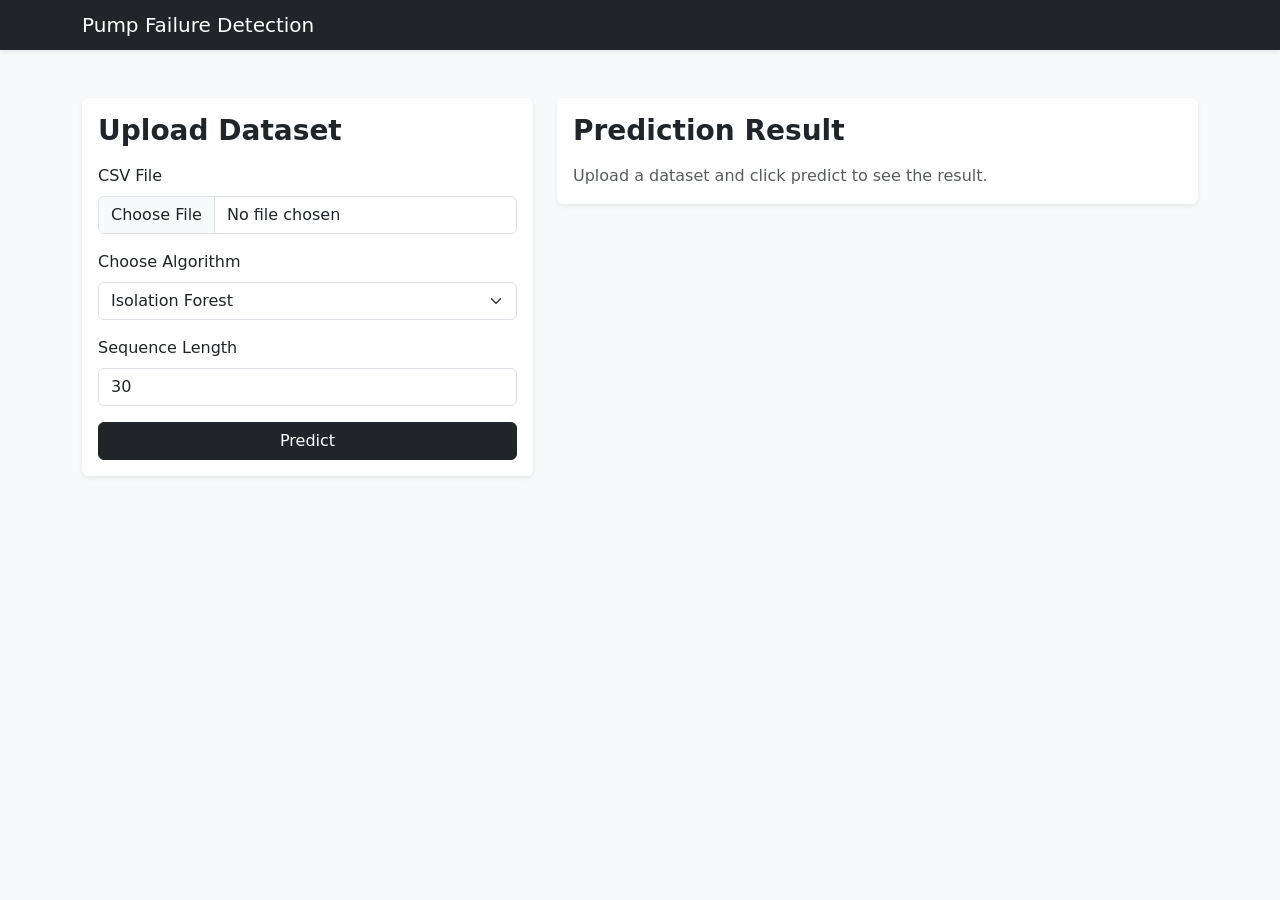
==== Frontend/index.html @ 825311ee "Add Isolation Forest notebook, frontend, and update README" ====
<!DOCTYPE html>
<html lang="en">
<head>
  <meta charset="UTF-8" />
  <meta name="viewport" content="width=device-width, initial-scale=1.0" />
  <title>Pump Failure Detection</title>
  <link
    href="https://cdn.jsdelivr.net/npm/bootstrap@5.3.3/dist/css/bootstrap.min.css"
    rel="stylesheet"
  />
  <link rel="stylesheet" href="style.css" />
</head>
<body class="bg-light">

  <nav class="navbar navbar-dark bg-dark shadow-sm">
    <div class="container">
      <span class="navbar-brand mb-0 h1">Pump Failure Detection</span>
    </div>
  </nav>

  <div class="container py-5">
    <div class="row g-4">
      
      <div class="col-lg-5">
        <div class="card shadow-sm border-0">
          <div class="card-body">
            <h3 class="card-title mb-3">Upload Dataset</h3>

            <div class="mb-3">
              <label for="datasetFile" class="form-label">CSV File</label>
              <input class="form-control" type="file" id="datasetFile" accept=".csv" />
            </div>

            <div class="mb-3">
              <label for="algorithm" class="form-label">Choose Algorithm</label>
              <select class="form-select" id="algorithm">
                <option value="if">Isolation Forest</option>
                <option value="ecod">ECOD</option>
                <option value="transformer">Anomaly Transformer</option>
              </select>
            </div>

            <div class="mb-3">
              <label for="sequenceLength" class="form-label">Sequence Length</label>
              <input type="number" class="form-control" id="sequenceLength" value="30" min="1" />
            </div>

            <button class="btn btn-dark w-100" id="predictBtn">Predict</button>
          </div>
        </div>
      </div>

      <div class="col-lg-7">
        <div class="card shadow-sm border-0">
          <div class="card-body">
            <h3 class="card-title mb-3">Prediction Result</h3>

            <div id="resultSection" class="d-none">
              <div class="alert alert-info" id="predictionText">
                Waiting for prediction...
              </div>

              <div class="row g-3 mb-3">
                <div class="col-md-4">
                  <div class="p-3 bg-light rounded border">
                    <small class="text-muted">Algorithm</small>
                    <div class="fw-bold" id="resultAlgorithm">-</div>
                  </div>
                </div>
                <div class="col-md-4">
                  <div class="p-3 bg-light rounded border">
                    <small class="text-muted">Uploaded File</small>
                    <div class="fw-bold" id="resultFile">-</div>
                  </div>
                </div>
                <div class="col-md-4">
                  <div class="p-3 bg-light rounded border">
                    <small class="text-muted">Anomaly Ratio</small>
                    <div class="fw-bold" id="resultRatio">-</div>
                  </div>
                </div>
              </div>

              <h5>Window Results</h5>
              <div class="table-responsive">
                <table class="table table-bordered table-striped">
                  <thead class="table-light">
                    <tr>
                      <th>Window</th>
                      <th>Score</th>
                      <th>Prediction</th>
                    </tr>
                  </thead>
                  <tbody id="resultsTableBody"></tbody>
                </table>
              </div>
            </div>

            <div id="emptyState" class="text-muted">
              Upload a dataset and click predict to see the result.
            </div>
          </div>
        </div>
      </div>

    </div>
  </div>

  <script src="script.js"></script>
</body>
</html>
---- Frontend/style.css ----
body {
  min-height: 100vh;
}

.card-title {
  font-weight: 600;
}

#resultsTableBody td {
  vertical-align: middle;
}
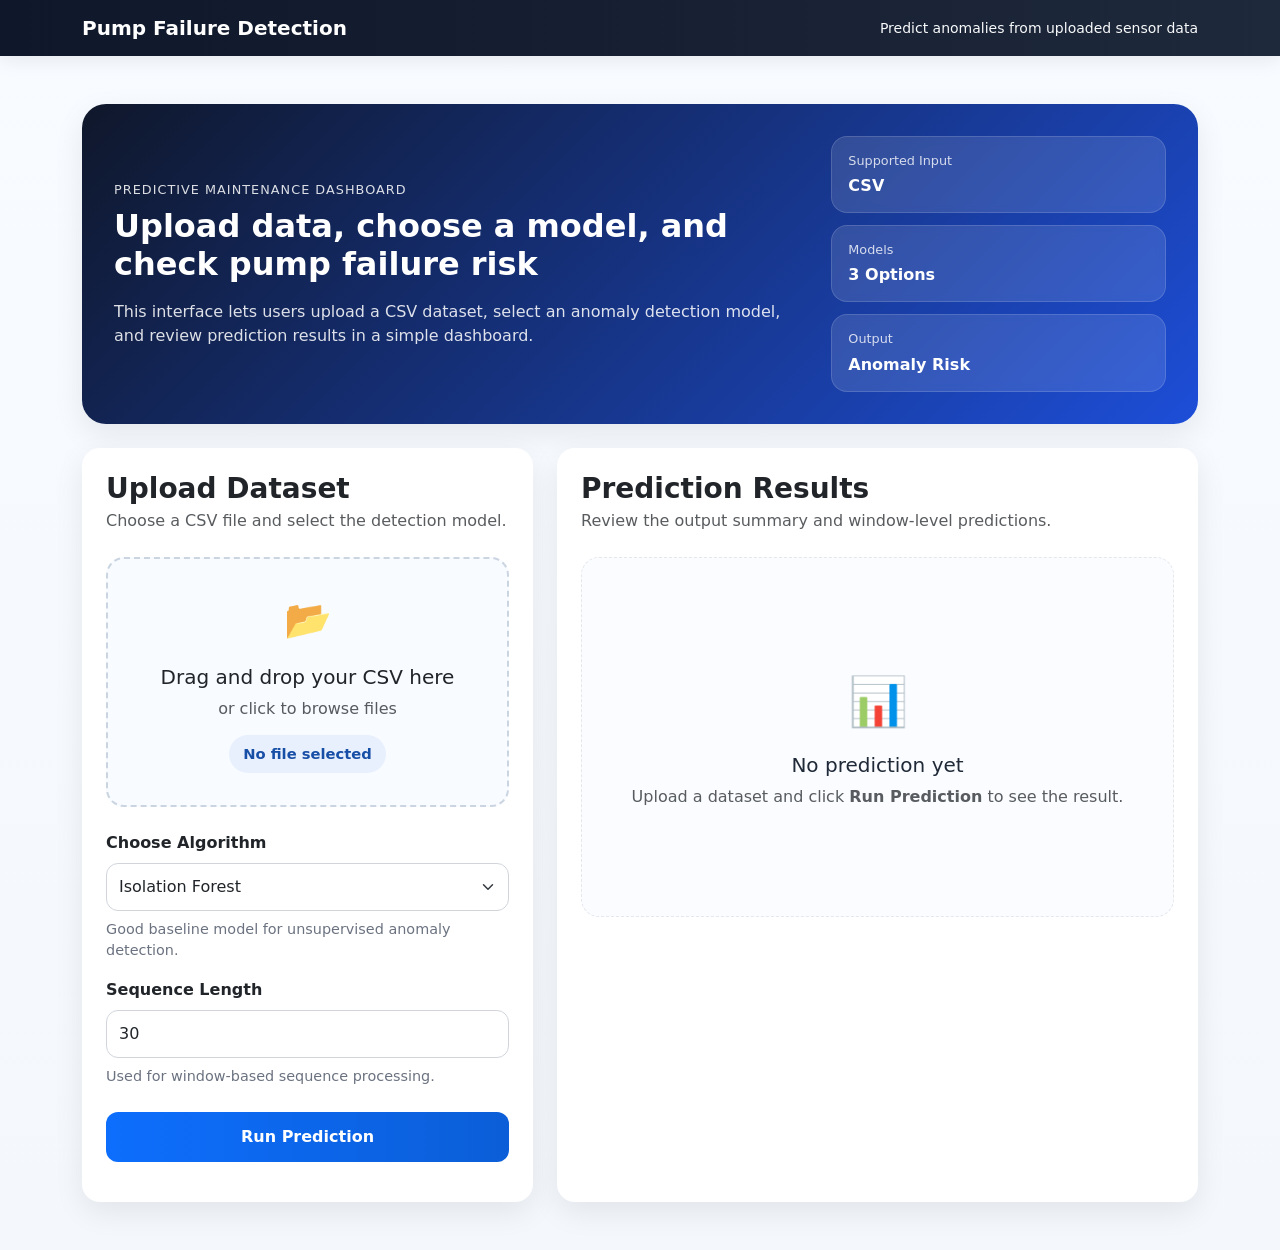
==== commit 8763cb1a: "frontend development" ====
--- a/Frontend/index.html
+++ b/Frontend/index.html
@@ -4,107 +4,198 @@
   <meta charset="UTF-8" />
   <meta name="viewport" content="width=device-width, initial-scale=1.0" />
   <title>Pump Failure Detection</title>
+
   <link
     href="https://cdn.jsdelivr.net/npm/bootstrap@5.3.3/dist/css/bootstrap.min.css"
     rel="stylesheet"
   />
+
   <link rel="stylesheet" href="style.css" />
 </head>
-<body class="bg-light">
-
-  <nav class="navbar navbar-dark bg-dark shadow-sm">
+<body>
+  <nav class="navbar navbar-expand-lg app-navbar">
     <div class="container">
-      <span class="navbar-brand mb-0 h1">Pump Failure Detection</span>
+      <a class="navbar-brand fw-bold" href="#">Pump Failure Detection</a>
+      <span class="navbar-text text-light small">
+        Predict anomalies from uploaded sensor data
+      </span>
     </div>
   </nav>
 
-  <div class="container py-5">
-    <div class="row g-4">
-      
-      <div class="col-lg-5">
-        <div class="card shadow-sm border-0">
-          <div class="card-body">
-            <h3 class="card-title mb-3">Upload Dataset</h3>
+  <main class="container py-4 py-lg-5">
+    <section class="hero-section mb-4">
+      <div class="hero-card">
+        <div class="row align-items-center g-4">
+          <div class="col-lg-8">
+            <p class="eyebrow mb-2">Predictive Maintenance Dashboard</p>
+            <h1 class="hero-title mb-3">Upload data, choose a model, and check pump failure risk</h1>
+            <p class="hero-text mb-0">
+              This interface lets users upload a CSV dataset, select an anomaly detection model,
+              and review prediction results in a simple dashboard.
+            </p>
+          </div>
+          <div class="col-lg-4">
+            <div class="hero-stats">
+              <div class="hero-stat-box">
+                <span class="stat-label">Supported Input</span>
+                <strong>CSV</strong>
+              </div>
+              <div class="hero-stat-box">
+                <span class="stat-label">Models</span>
+                <strong>3 Options</strong>
+              </div>
+              <div class="hero-stat-box">
+                <span class="stat-label">Output</span>
+                <strong>Anomaly Risk</strong>
+              </div>
+            </div>
+          </div>
+        </div>
+      </div>
+    </section>
+
+    <section class="row g-4">
+      <div class="col-xl-5">
+        <div class="card app-card h-100">
+          <div class="card-body p-4">
+            <div class="section-heading mb-4">
+              <h3 class="mb-1">Upload Dataset</h3>
+              <p class="text-muted mb-0">Choose a CSV file and select the detection model.</p>
+            </div>
+
+            <div
+              id="uploadArea"
+              class="upload-area mb-4"
+              tabindex="0"
+              role="button"
+              aria-label="Upload CSV file"
+            >
+              <input
+                class="d-none"
+                type="file"
+                id="datasetFile"
+                accept=".csv"
+              />
+              <div class="upload-icon mb-3">📂</div>
+              <h5 class="mb-2">Drag and drop your CSV here</h5>
+              <p class="text-muted mb-2">or click to browse files</p>
+              <div id="selectedFileName" class="selected-file">No file selected</div>
+            </div>
 
             <div class="mb-3">
-              <label for="datasetFile" class="form-label">CSV File</label>
-              <input class="form-control" type="file" id="datasetFile" accept=".csv" />
-            </div>
-
-            <div class="mb-3">
-              <label for="algorithm" class="form-label">Choose Algorithm</label>
-              <select class="form-select" id="algorithm">
+              <label for="algorithm" class="form-label fw-semibold">Choose Algorithm</label>
+              <select class="form-select custom-input" id="algorithm">
                 <option value="if">Isolation Forest</option>
                 <option value="ecod">ECOD</option>
                 <option value="transformer">Anomaly Transformer</option>
               </select>
-            </div>
-
-            <div class="mb-3">
-              <label for="sequenceLength" class="form-label">Sequence Length</label>
-              <input type="number" class="form-control" id="sequenceLength" value="30" min="1" />
-            </div>
-
-            <button class="btn btn-dark w-100" id="predictBtn">Predict</button>
+              <div id="algorithmHint" class="form-hint mt-2">
+                Good baseline model for unsupervised anomaly detection.
+              </div>
+            </div>
+
+            <div class="mb-4">
+              <label for="sequenceLength" class="form-label fw-semibold">Sequence Length</label>
+              <input
+                type="number"
+                class="form-control custom-input"
+                id="sequenceLength"
+                value="30"
+                min="1"
+              />
+              <div class="form-hint mt-2">
+                Used for window-based sequence processing.
+              </div>
+            </div>
+
+            <div class="d-grid">
+              <button class="btn btn-primary app-btn" id="predictBtn">
+                Run Prediction
+              </button>
+            </div>
+
+            <div class="mt-3">
+              <div id="statusMessage" class="status-message d-none"></div>
+            </div>
           </div>
         </div>
       </div>
 
-      <div class="col-lg-7">
-        <div class="card shadow-sm border-0">
-          <div class="card-body">
-            <h3 class="card-title mb-3">Prediction Result</h3>
+      <div class="col-xl-7">
+        <div class="card app-card h-100">
+          <div class="card-body p-4">
+            <div class="section-heading mb-4">
+              <h3 class="mb-1">Prediction Results</h3>
+              <p class="text-muted mb-0">Review the output summary and window-level predictions.</p>
+            </div>
+
+            <div id="emptyState" class="empty-state">
+              <div class="empty-icon mb-3">📊</div>
+              <h5>No prediction yet</h5>
+              <p class="text-muted mb-0">
+                Upload a dataset and click <strong>Run Prediction</strong> to see the result.
+              </p>
+            </div>
+
+            <div id="loadingState" class="loading-state d-none">
+              <div class="spinner-border text-primary mb-3" role="status"></div>
+              <h5>Processing dataset...</h5>
+              <p class="text-muted mb-0">Please wait while the model analyzes the uploaded file.</p>
+            </div>
 
             <div id="resultSection" class="d-none">
-              <div class="alert alert-info" id="predictionText">
-                Waiting for prediction...
-              </div>
-
-              <div class="row g-3 mb-3">
+              <div id="predictionBanner" class="prediction-banner mb-4">
+                <div>
+                  <div class="prediction-label">Overall Prediction</div>
+                  <div id="predictionText" class="prediction-text">Failure Likely</div>
+                </div>
+                <span id="predictionBadge" class="prediction-badge">High Risk</span>
+              </div>
+
+              <div class="row g-3 mb-4">
                 <div class="col-md-4">
-                  <div class="p-3 bg-light rounded border">
-                    <small class="text-muted">Algorithm</small>
-                    <div class="fw-bold" id="resultAlgorithm">-</div>
+                  <div class="summary-card">
+                    <span class="summary-label">Algorithm</span>
+                    <strong id="resultAlgorithm">-</strong>
                   </div>
                 </div>
                 <div class="col-md-4">
-                  <div class="p-3 bg-light rounded border">
-                    <small class="text-muted">Uploaded File</small>
-                    <div class="fw-bold" id="resultFile">-</div>
+                  <div class="summary-card">
+                    <span class="summary-label">Uploaded File</span>
+                    <strong id="resultFile">-</strong>
                   </div>
                 </div>
                 <div class="col-md-4">
-                  <div class="p-3 bg-light rounded border">
-                    <small class="text-muted">Anomaly Ratio</small>
-                    <div class="fw-bold" id="resultRatio">-</div>
+                  <div class="summary-card">
+                    <span class="summary-label">Anomaly Ratio</span>
+                    <strong id="resultRatio">-</strong>
                   </div>
                 </div>
               </div>
 
-              <h5>Window Results</h5>
+              <div class="results-toolbar mb-3">
+                <h5 class="mb-0">Window Results</h5>
+                <span id="windowCount" class="results-count">0 windows</span>
+              </div>
+
               <div class="table-responsive">
-                <table class="table table-bordered table-striped">
-                  <thead class="table-light">
+                <table class="table custom-table align-middle mb-0">
+                  <thead>
                     <tr>
                       <th>Window</th>
                       <th>Score</th>
-                      <th>Prediction</th>
+                      <th>Status</th>
                     </tr>
                   </thead>
                   <tbody id="resultsTableBody"></tbody>
                 </table>
               </div>
             </div>
-
-            <div id="emptyState" class="text-muted">
-              Upload a dataset and click predict to see the result.
-            </div>
           </div>
         </div>
       </div>
-
-    </div>
-  </div>
+    </section>
+  </main>
 
   <script src="script.js"></script>
 </body>
--- a/Frontend/style.css
+++ b/Frontend/style.css
@@ -1,11 +1,301 @@
+:root {
+  --bg: #f4f7fb;
+  --card: #ffffff;
+  --text: #1f2937;
+  --muted: #6b7280;
+  --line: #e5e7eb;
+  --primary: #0d6efd;
+  --primary-dark: #0b5ed7;
+  --navy: #0f172a;
+  --success-bg: #eafaf1;
+  --success-text: #137333;
+  --danger-bg: #fdecec;
+  --danger-text: #b42318;
+  --warning-bg: #fff7e6;
+  --warning-text: #b26a00;
+  --shadow: 0 10px 30px rgba(15, 23, 42, 0.08);
+  --radius: 18px;
+}
+
 body {
   min-height: 100vh;
-}
-
-.card-title {
+  background: linear-gradient(180deg, #f8fbff 0%, #f4f7fb 100%);
+  color: var(--text);
+}
+
+.app-navbar {
+  background: linear-gradient(90deg, #0f172a 0%, #1e293b 100%);
+  box-shadow: 0 4px 20px rgba(0, 0, 0, 0.08);
+}
+
+.navbar-brand {
+  color: #fff !important;
+}
+
+.hero-card {
+  background: linear-gradient(135deg, #0f172a, #1d4ed8);
+  color: white;
+  border-radius: 24px;
+  padding: 32px;
+  box-shadow: var(--shadow);
+}
+
+.eyebrow {
+  text-transform: uppercase;
+  letter-spacing: 0.08em;
+  font-size: 0.8rem;
+  opacity: 0.85;
+}
+
+.hero-title {
+  font-size: 2rem;
+  font-weight: 700;
+  line-height: 1.2;
+}
+
+.hero-text {
+  max-width: 700px;
+  color: rgba(255, 255, 255, 0.86);
+}
+
+.hero-stats {
+  display: grid;
+  gap: 12px;
+}
+
+.hero-stat-box {
+  background: rgba(255, 255, 255, 0.12);
+  border: 1px solid rgba(255, 255, 255, 0.14);
+  border-radius: 16px;
+  padding: 14px 16px;
+  backdrop-filter: blur(4px);
+}
+
+.stat-label {
+  display: block;
+  font-size: 0.8rem;
+  opacity: 0.8;
+  margin-bottom: 4px;
+}
+
+.app-card {
+  border: none;
+  border-radius: var(--radius);
+  box-shadow: var(--shadow);
+  background: var(--card);
+}
+
+.section-heading h3 {
+  font-weight: 700;
+}
+
+.upload-area {
+  border: 2px dashed #cbd5e1;
+  border-radius: 18px;
+  background: #f8fbff;
+  text-align: center;
+  padding: 32px 20px;
+  cursor: pointer;
+  transition: all 0.2s ease;
+}
+
+.upload-area:hover,
+.upload-area.dragover {
+  border-color: var(--primary);
+  background: #eef5ff;
+  transform: translateY(-1px);
+}
+
+.upload-icon {
+  font-size: 2.4rem;
+}
+
+.selected-file {
+  display: inline-block;
+  margin-top: 6px;
+  padding: 8px 14px;
+  border-radius: 999px;
+  background: #e8f0fe;
+  color: #174ea6;
+  font-size: 0.92rem;
   font-weight: 600;
 }
 
-#resultsTableBody td {
+.custom-input {
+  min-height: 48px;
+  border-radius: 12px;
+  border: 1px solid #d1d5db;
+}
+
+.custom-input:focus {
+  box-shadow: 0 0 0 0.2rem rgba(13, 110, 253, 0.12);
+  border-color: #86b7fe;
+}
+
+.form-hint {
+  font-size: 0.9rem;
+  color: var(--muted);
+}
+
+.app-btn {
+  min-height: 50px;
+  border-radius: 12px;
+  font-weight: 600;
+  background: linear-gradient(90deg, var(--primary), var(--primary-dark));
+  border: none;
+}
+
+.app-btn:hover {
+  opacity: 0.96;
+}
+
+.status-message {
+  padding: 12px 14px;
+  border-radius: 12px;
+  font-size: 0.94rem;
+}
+
+.status-message.info {
+  background: #eef5ff;
+  color: #174ea6;
+}
+
+.status-message.error {
+  background: #fdecec;
+  color: var(--danger-text);
+}
+
+.empty-state,
+.loading-state {
+  min-height: 360px;
+  display: flex;
+  align-items: center;
+  justify-content: center;
+  flex-direction: column;
+  color: var(--text);
+  text-align: center;
+  border: 1px dashed var(--line);
+  border-radius: 18px;
+  background: #fafcff;
+}
+
+.empty-icon {
+  font-size: 3rem;
+}
+
+.prediction-banner {
+  display: flex;
+  justify-content: space-between;
+  align-items: center;
+  gap: 16px;
+  padding: 18px 20px;
+  border-radius: 18px;
+  background: var(--danger-bg);
+  border: 1px solid #f6caca;
+}
+
+.prediction-banner.normal {
+  background: var(--success-bg);
+  border-color: #ccebd6;
+}
+
+.prediction-banner.warning {
+  background: var(--warning-bg);
+  border-color: #ffe1a6;
+}
+
+.prediction-label {
+  font-size: 0.85rem;
+  color: var(--muted);
+  margin-bottom: 4px;
+}
+
+.prediction-text {
+  font-size: 1.4rem;
+  font-weight: 700;
+}
+
+.prediction-badge {
+  display: inline-flex;
+  align-items: center;
+  justify-content: center;
+  min-width: 100px;
+  padding: 10px 14px;
+  border-radius: 999px;
+  background: rgba(0, 0, 0, 0.06);
+  font-size: 0.9rem;
+  font-weight: 700;
+}
+
+.summary-card {
+  height: 100%;
+  border: 1px solid var(--line);
+  border-radius: 16px;
+  background: #fbfdff;
+  padding: 18px;
+}
+
+.summary-label {
+  display: block;
+  font-size: 0.84rem;
+  color: var(--muted);
+  margin-bottom: 6px;
+}
+
+.results-toolbar {
+  display: flex;
+  justify-content: space-between;
+  align-items: center;
+}
+
+.results-count {
+  font-size: 0.9rem;
+  color: var(--muted);
+}
+
+.custom-table {
+  border-collapse: separate;
+  border-spacing: 0;
+}
+
+.custom-table thead th {
+  background: #eef4ff;
+  color: #1e3a8a;
+  border-bottom: 1px solid #dbe7ff;
+  padding: 14px;
+  font-weight: 700;
+}
+
+.custom-table tbody td {
+  padding: 14px;
+  border-bottom: 1px solid #eef2f7;
   vertical-align: middle;
 }
+
+.table-status {
+  display: inline-block;
+  padding: 6px 12px;
+  border-radius: 999px;
+  font-size: 0.84rem;
+  font-weight: 700;
+}
+
+.table-status.normal {
+  background: var(--success-bg);
+  color: var(--success-text);
+}
+
+.table-status.anomaly {
+  background: var(--danger-bg);
+  color: var(--danger-text);
+}
+
+@media (max-width: 991px) {
+  .hero-title {
+    font-size: 1.6rem;
+  }
+
+  .hero-card {
+    padding: 24px;
+  }
+}
